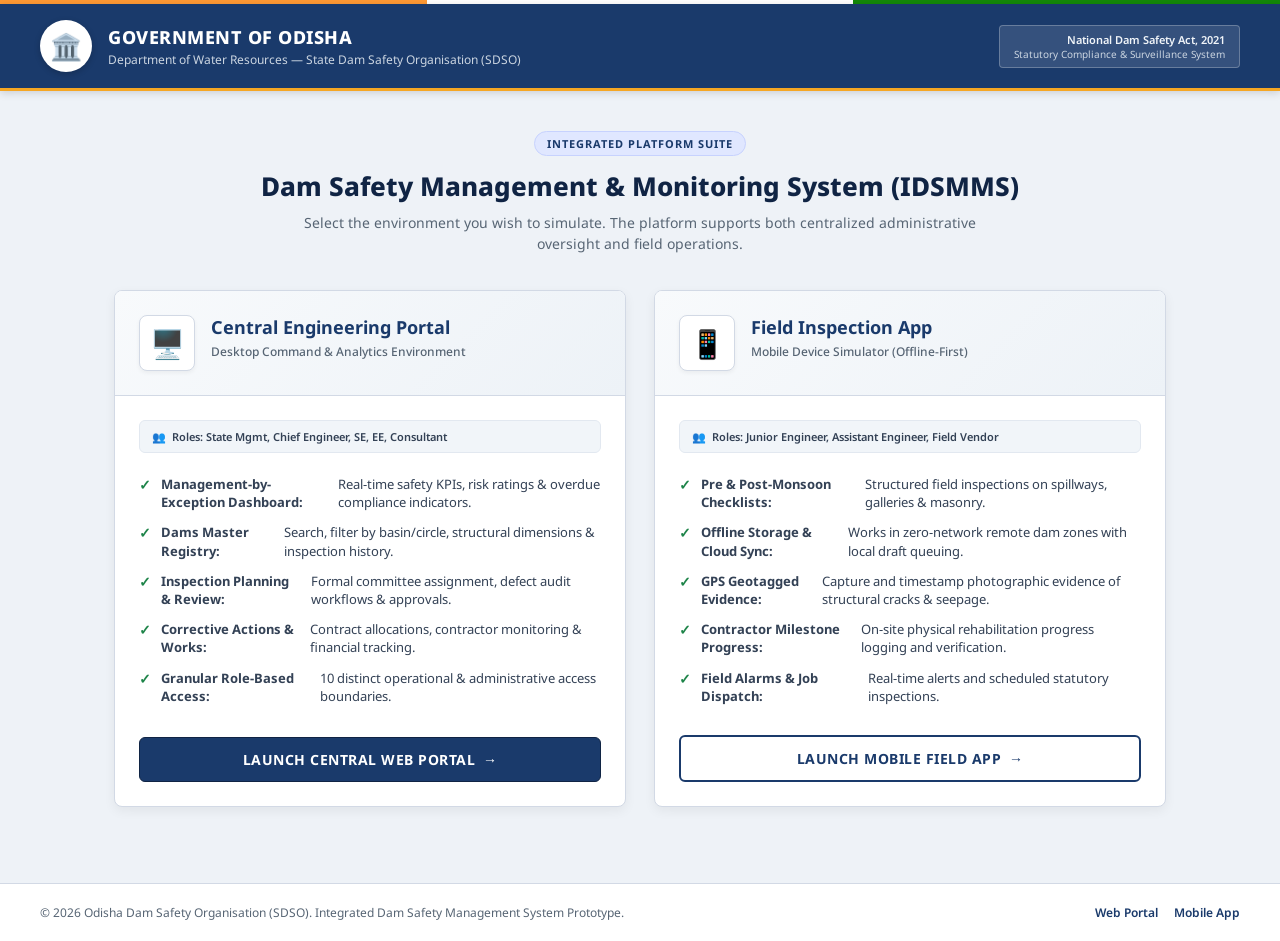
==== landing.html @ 8663dfd2 "feat: redesign mobile field inspector app UI and enhance offline sync dashboard capabilities" ====
<!DOCTYPE html>
<html lang="en">
<head>
    <meta charset="UTF-8">
    <meta name="viewport" content="width=device-width, initial-scale=1.0">
    <title>Integrated Dam Safety Management & Monitoring System — Portal Hub</title>
    <link rel="preconnect" href="https://fonts.googleapis.com">
    <link rel="preconnect" href="https://fonts.gstatic.com" crossorigin>
    <link href="https://fonts.googleapis.com/css2?family=Noto+Sans:wght@400;500;600;700;800&display=swap" rel="stylesheet">
    <style>
        :root {
            --gov-navy: #1a3a6b;
            --gov-navy-dark: #102444;
            --gov-navy-light: #2a5298;
            --gov-saffron: #f5a623;
            --gov-green: #1e8449;
            --gov-red: #c0392b;
            --body-bg: #eef2f7;
            --card-bg: #ffffff;
            --border-color: #d2d9e5;
            --text-primary: #1c2b3a;
            --text-secondary: #576574;
            --font-main: 'Noto Sans', -apple-system, BlinkMacSystemFont, 'Segoe UI', Roboto, sans-serif;
        }

        *, *::before, *::after {
            box-sizing: border-box;
            margin: 0;
            padding: 0;
        }

        body {
            font-family: var(--font-main);
            background-color: var(--body-bg);
            color: var(--text-primary);
            min-height: 100vh;
            display: flex;
            flex-direction: column;
        }

        /* Top Government Tricolor Strip */
        .gov-top-strip {
            height: 4px;
            background: linear-gradient(90deg, #ff9933 0%, #ff9933 33.33%, #ffffff 33.33%, #ffffff 66.66%, #138808 66.66%, #138808 100%);
        }

        /* Official Header */
        .gov-header {
            background-color: var(--gov-navy);
            color: #ffffff;
            padding: 16px 32px;
            border-bottom: 3px solid var(--gov-saffron);
            box-shadow: 0 2px 8px rgba(0,0,0,0.15);
        }

        .header-content {
            max-width: 1200px;
            margin: 0 auto;
            display: flex;
            align-items: center;
            justify-content: space-between;
        }

        .header-brand {
            display: flex;
            align-items: center;
            gap: 16px;
        }

        .emblem-box {
            width: 52px;
            height: 52px;
            background: #ffffff;
            border-radius: 50%;
            display: flex;
            align-items: center;
            justify-content: center;
            font-size: 26px;
            box-shadow: 0 2px 6px rgba(0,0,0,0.2);
            flex-shrink: 0;
        }

        .brand-text h1 {
            font-size: 18px;
            font-weight: 800;
            letter-spacing: 0.5px;
            text-transform: uppercase;
        }

        .brand-text p {
            font-size: 12px;
            color: #cbd5e1;
            margin-top: 2px;
        }

        .ndsa-tag {
            background: rgba(255,255,255,0.12);
            border: 1px solid rgba(255,255,255,0.25);
            padding: 6px 14px;
            border-radius: 4px;
            font-size: 11px;
            font-weight: 600;
            color: #f1f5f9;
            text-align: right;
        }

        /* Main Container */
        .main-container {
            max-width: 1100px;
            width: 100%;
            margin: 40px auto;
            padding: 0 24px;
            flex-grow: 1;
        }

        .intro-banner {
            text-align: center;
            margin-bottom: 36px;
        }

        .intro-banner .badge {
            display: inline-block;
            background: #e0e7ff;
            color: var(--gov-navy);
            font-size: 11px;
            font-weight: 700;
            text-transform: uppercase;
            letter-spacing: 1px;
            padding: 4px 12px;
            border-radius: 20px;
            margin-bottom: 12px;
            border: 1px solid #c7d2fe;
        }

        .intro-banner h2 {
            font-size: 26px;
            font-weight: 800;
            color: var(--gov-navy-dark);
            margin-bottom: 8px;
        }

        .intro-banner p {
            font-size: 14px;
            color: var(--text-secondary);
            max-width: 680px;
            margin: 0 auto;
            line-height: 1.5;
        }

        /* Dual Launcher Cards Grid */
        .launcher-grid {
            display: grid;
            grid-template-columns: repeat(auto-fit, minmax(440px, 1fr));
            gap: 28px;
            margin-bottom: 36px;
        }

        .portal-card {
            background: var(--card-bg);
            border-radius: 8px;
            border: 1px solid var(--border-color);
            box-shadow: 0 4px 12px rgba(0,0,0,0.06);
            display: flex;
            flex-direction: column;
            overflow: hidden;
            transition: transform 0.2s ease, box-shadow 0.2s ease, border-color 0.2s ease;
            position: relative;
        }

        .portal-card:hover {
            transform: translateY(-4px);
            box-shadow: 0 10px 24px rgba(26,58,107,0.12);
            border-color: var(--gov-navy-light);
        }

        .portal-card-header {
            padding: 24px;
            background: linear-gradient(135deg, #f8fafc 0%, #edf2f7 100%);
            border-bottom: 1px solid var(--border-color);
            display: flex;
            align-items: flex-start;
            gap: 16px;
        }

        .portal-icon {
            width: 56px;
            height: 56px;
            border-radius: 8px;
            display: flex;
            align-items: center;
            justify-content: center;
            font-size: 28px;
            flex-shrink: 0;
            background: #ffffff;
            border: 1px solid var(--border-color);
            box-shadow: 0 2px 4px rgba(0,0,0,0.05);
        }

        .portal-title-area h3 {
            font-size: 18px;
            font-weight: 700;
            color: var(--gov-navy);
            margin-bottom: 4px;
        }

        .portal-title-area .tagline {
            font-size: 12px;
            color: var(--text-secondary);
            font-weight: 500;
        }

        .portal-card-body {
            padding: 24px;
            flex-grow: 1;
            display: flex;
            flex-direction: column;
        }

        .role-access-pill {
            background: #f1f5f9;
            border: 1px solid #e2e8f0;
            border-radius: 6px;
            padding: 8px 12px;
            font-size: 11px;
            color: #334155;
            margin-bottom: 16px;
            display: flex;
            align-items: center;
            gap: 6px;
            font-weight: 600;
        }

        .feature-list {
            list-style: none;
            margin-bottom: 24px;
            flex-grow: 1;
        }

        .feature-list li {
            font-size: 13px;
            color: #334155;
            padding: 6px 0;
            display: flex;
            align-items: flex-start;
            gap: 10px;
            line-height: 1.4;
        }

        .feature-list li::before {
            content: "✓";
            color: var(--gov-green);
            font-weight: 800;
            font-size: 14px;
        }

        .portal-btn {
            display: flex;
            align-items: center;
            justify-content: center;
            gap: 8px;
            padding: 12px 20px;
            border-radius: 6px;
            font-size: 14px;
            font-weight: 700;
            text-decoration: none;
            cursor: pointer;
            transition: all 0.2s ease;
            text-transform: uppercase;
            letter-spacing: 0.5px;
        }

        .portal-btn.primary {
            background-color: var(--gov-navy);
            color: #ffffff;
            border: 1px solid var(--gov-navy-dark);
        }

        .portal-btn.primary:hover {
            background-color: var(--gov-navy-dark);
            box-shadow: 0 4px 12px rgba(16,36,68,0.25);
        }

        .portal-btn.secondary {
            background-color: #ffffff;
            color: var(--gov-navy);
            border: 2px solid var(--gov-navy);
        }

        .portal-btn.secondary:hover {
            background-color: #f8fafc;
            border-color: var(--gov-navy-dark);
            color: var(--gov-navy-dark);
        }

        /* Footer */
        .gov-footer {
            background: #ffffff;
            border-top: 1px solid var(--border-color);
            padding: 20px 32px;
            margin-top: auto;
            font-size: 12px;
            color: var(--text-secondary);
        }

        .footer-content {
            max-width: 1200px;
            margin: 0 auto;
            display: flex;
            justify-content: space-between;
            align-items: center;
            flex-wrap: wrap;
            gap: 12px;
        }

        .footer-links {
            display: flex;
            gap: 16px;
        }

        .footer-links a {
            color: var(--gov-navy);
            text-decoration: none;
            font-weight: 600;
        }

        .footer-links a:hover {
            text-decoration: underline;
        }

        @media (max-width: 768px) {
            .launcher-grid {
                grid-template-columns: 1fr;
            }
            .header-content {
                flex-direction: column;
                gap: 12px;
                text-align: center;
            }
            .ndsa-tag {
                text-align: center;
            }
        }
    </style>
</head>
<body>

    <!-- Tricolor Top Strip -->
    <div class="gov-top-strip"></div>

    <!-- Official Government Header -->
    <header class="gov-header">
        <div class="header-content">
            <div class="header-brand">
                <div class="emblem-box">🏛️</div>
                <div class="brand-text">
                    <h1>Government of Odisha</h1>
                    <p>Department of Water Resources — State Dam Safety Organisation (SDSO)</p>
                </div>
            </div>
            <div class="ndsa-tag">
                <div>National Dam Safety Act, 2021</div>
                <div style="font-size:10px; color:#cbd5e1; font-weight:normal;">Statutory Compliance & Surveillance System</div>
            </div>
        </div>
    </header>

    <!-- Main Content Container -->
    <main class="main-container">
        <div class="intro-banner">
            <span class="badge">Integrated Platform Suite</span>
            <h2>Dam Safety Management & Monitoring System (IDSMMS)</h2>
            <p>Select the environment you wish to simulate. The platform supports both centralized administrative oversight and field operations.</p>
        </div>

        <!-- Launcher Cards Grid -->
        <div class="launcher-grid">
            
            <!-- CARD 1: Central Web Application -->
            <div class="portal-card">
                <div class="portal-card-header">
                    <div class="portal-icon">🖥️</div>
                    <div class="portal-title-area">
                        <h3>Central Engineering Portal</h3>
                        <div class="tagline">Desktop Command & Analytics Environment</div>
                    </div>
                </div>
                <div class="portal-card-body">
                    <div class="role-access-pill">
                        <span>👥</span>
                        <span>Roles: State Mgmt, Chief Engineer, SE, EE, Consultant</span>
                    </div>
                    <ul class="feature-list">
                        <li><strong>Management-by-Exception Dashboard:</strong> Real-time safety KPIs, risk ratings & overdue compliance indicators.</li>
                        <li><strong>Dams Master Registry:</strong> Search, filter by basin/circle, structural dimensions & inspection history.</li>
                        <li><strong>Inspection Planning & Review:</strong> Formal committee assignment, defect audit workflows & approvals.</li>
                        <li><strong>Corrective Actions & Works:</strong> Contract allocations, contractor monitoring & financial tracking.</li>
                        <li><strong>Granular Role-Based Access:</strong> 10 distinct operational & administrative access boundaries.</li>
                    </ul>
                    <a href="index.html" class="portal-btn primary">
                        <span>Launch Central Web Portal</span>
                        <span>→</span>
                    </a>
                </div>
            </div>

            <!-- CARD 2: Mobile Field Application -->
            <div class="portal-card">
                <div class="portal-card-header">
                    <div class="portal-icon">📱</div>
                    <div class="portal-title-area">
                        <h3>Field Inspection App</h3>
                        <div class="tagline">Mobile Device Simulator (Offline-First)</div>
                    </div>
                </div>
                <div class="portal-card-body">
                    <div class="role-access-pill">
                        <span>👥</span>
                        <span>Roles: Junior Engineer, Assistant Engineer, Field Vendor</span>
                    </div>
                    <ul class="feature-list">
                        <li><strong>Pre & Post-Monsoon Checklists:</strong> Structured field inspections on spillways, galleries & masonry.</li>
                        <li><strong>Offline Storage & Cloud Sync:</strong> Works in zero-network remote dam zones with local draft queuing.</li>
                        <li><strong>GPS Geotagged Evidence:</strong> Capture and timestamp photographic evidence of structural cracks & seepage.</li>
                        <li><strong>Contractor Milestone Progress:</strong> On-site physical rehabilitation progress logging and verification.</li>
                        <li><strong>Field Alarms & Job Dispatch:</strong> Real-time alerts and scheduled statutory inspections.</li>
                    </ul>
                    <a href="mobile.html" class="portal-btn secondary">
                        <span>Launch Mobile Field App</span>
                        <span>→</span>
                    </a>
                </div>
            </div>

        </div>
    </main>

    <!-- Footer -->
    <footer class="gov-footer">
        <div class="footer-content">
            <div>
                © 2026 Odisha Dam Safety Organisation (SDSO). Integrated Dam Safety Management System Prototype.
            </div>
            <div class="footer-links">
                <a href="index.html">Web Portal</a>
                <a href="mobile.html">Mobile App</a>
            </div>
        </div>
    </footer>

</body>
</html>
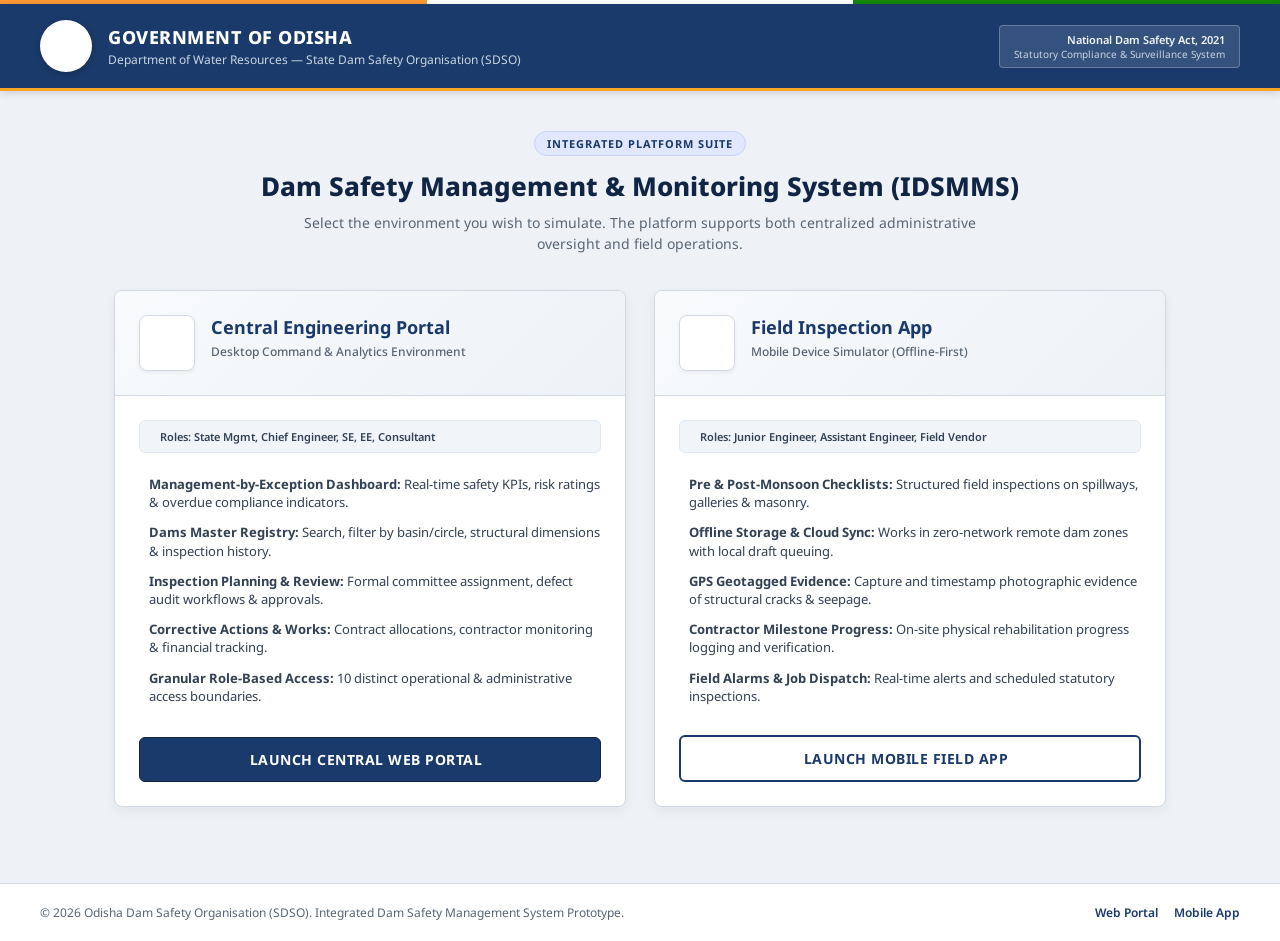
==== commit bd12ef7c: "feat: replace legacy emojis with Hugeicons library icons across landing page and mobile application " ====
--- a/landing.html
+++ b/landing.html
@@ -7,6 +7,8 @@
     <link rel="preconnect" href="https://fonts.googleapis.com">
     <link rel="preconnect" href="https://fonts.gstatic.com" crossorigin>
     <link href="https://fonts.googleapis.com/css2?family=Noto+Sans:wght@400;500;600;700;800&display=swap" rel="stylesheet">
+    <!-- Hugeicons Font Library -->
+    <link rel="stylesheet" href="https://cdn.hugeicons.com/font/hgi-stroke-rounded.css">
     <style>
         :root {
             --gov-navy: #1a3a6b;
@@ -71,6 +73,7 @@
             width: 52px;
             height: 52px;
             background: #ffffff;
+            color: var(--gov-navy);
             border-radius: 50%;
             display: flex;
             align-items: center;
@@ -190,6 +193,7 @@
             align-items: center;
             justify-content: center;
             font-size: 28px;
+            color: var(--gov-navy);
             flex-shrink: 0;
             background: #ffffff;
             border: 1px solid var(--border-color);
@@ -226,8 +230,13 @@
             margin-bottom: 16px;
             display: flex;
             align-items: center;
-            gap: 6px;
+            gap: 8px;
             font-weight: 600;
+        }
+
+        .role-access-pill i {
+            font-size: 16px;
+            color: var(--gov-navy);
         }
 
         .feature-list {
@@ -246,11 +255,11 @@
             line-height: 1.4;
         }
 
-        .feature-list li::before {
-            content: "✓";
+        .feature-list li i.check-icon {
             color: var(--gov-green);
-            font-weight: 800;
-            font-size: 14px;
+            font-size: 16px;
+            margin-top: 1px;
+            flex-shrink: 0;
         }
 
         .portal-btn {
@@ -267,6 +276,10 @@
             transition: all 0.2s ease;
             text-transform: uppercase;
             letter-spacing: 0.5px;
+        }
+
+        .portal-btn i {
+            font-size: 18px;
         }
 
         .portal-btn.primary {
@@ -351,7 +364,9 @@
     <header class="gov-header">
         <div class="header-content">
             <div class="header-brand">
-                <div class="emblem-box">🏛️</div>
+                <div class="emblem-box">
+                    <i class="hgi-stroke hgi-bank"></i>
+                </div>
                 <div class="brand-text">
                     <h1>Government of Odisha</h1>
                     <p>Department of Water Resources — State Dam Safety Organisation (SDSO)</p>
@@ -378,7 +393,9 @@
             <!-- CARD 1: Central Web Application -->
             <div class="portal-card">
                 <div class="portal-card-header">
-                    <div class="portal-icon">🖥️</div>
+                    <div class="portal-icon">
+                        <i class="hgi-stroke hgi-computer"></i>
+                    </div>
                     <div class="portal-title-area">
                         <h3>Central Engineering Portal</h3>
                         <div class="tagline">Desktop Command & Analytics Environment</div>
@@ -386,19 +403,19 @@
                 </div>
                 <div class="portal-card-body">
                     <div class="role-access-pill">
-                        <span>👥</span>
+                        <i class="hgi-stroke hgi-user-group"></i>
                         <span>Roles: State Mgmt, Chief Engineer, SE, EE, Consultant</span>
                     </div>
                     <ul class="feature-list">
-                        <li><strong>Management-by-Exception Dashboard:</strong> Real-time safety KPIs, risk ratings & overdue compliance indicators.</li>
-                        <li><strong>Dams Master Registry:</strong> Search, filter by basin/circle, structural dimensions & inspection history.</li>
-                        <li><strong>Inspection Planning & Review:</strong> Formal committee assignment, defect audit workflows & approvals.</li>
-                        <li><strong>Corrective Actions & Works:</strong> Contract allocations, contractor monitoring & financial tracking.</li>
-                        <li><strong>Granular Role-Based Access:</strong> 10 distinct operational & administrative access boundaries.</li>
+                        <li><i class="hgi-stroke hgi-checkmark-circle-01 check-icon"></i> <div><strong>Management-by-Exception Dashboard:</strong> Real-time safety KPIs, risk ratings & overdue compliance indicators.</div></li>
+                        <li><i class="hgi-stroke hgi-checkmark-circle-01 check-icon"></i> <div><strong>Dams Master Registry:</strong> Search, filter by basin/circle, structural dimensions & inspection history.</div></li>
+                        <li><i class="hgi-stroke hgi-checkmark-circle-01 check-icon"></i> <div><strong>Inspection Planning & Review:</strong> Formal committee assignment, defect audit workflows & approvals.</div></li>
+                        <li><i class="hgi-stroke hgi-checkmark-circle-01 check-icon"></i> <div><strong>Corrective Actions & Works:</strong> Contract allocations, contractor monitoring & financial tracking.</div></li>
+                        <li><i class="hgi-stroke hgi-checkmark-circle-01 check-icon"></i> <div><strong>Granular Role-Based Access:</strong> 10 distinct operational & administrative access boundaries.</div></li>
                     </ul>
                     <a href="index.html" class="portal-btn primary">
                         <span>Launch Central Web Portal</span>
-                        <span>→</span>
+                        <i class="hgi-stroke hgi-arrow-right-01"></i>
                     </a>
                 </div>
             </div>
@@ -406,7 +423,9 @@
             <!-- CARD 2: Mobile Field Application -->
             <div class="portal-card">
                 <div class="portal-card-header">
-                    <div class="portal-icon">📱</div>
+                    <div class="portal-icon">
+                        <i class="hgi-stroke hgi-smart-phone-01"></i>
+                    </div>
                     <div class="portal-title-area">
                         <h3>Field Inspection App</h3>
                         <div class="tagline">Mobile Device Simulator (Offline-First)</div>
@@ -414,19 +433,19 @@
                 </div>
                 <div class="portal-card-body">
                     <div class="role-access-pill">
-                        <span>👥</span>
+                        <i class="hgi-stroke hgi-user-group"></i>
                         <span>Roles: Junior Engineer, Assistant Engineer, Field Vendor</span>
                     </div>
                     <ul class="feature-list">
-                        <li><strong>Pre & Post-Monsoon Checklists:</strong> Structured field inspections on spillways, galleries & masonry.</li>
-                        <li><strong>Offline Storage & Cloud Sync:</strong> Works in zero-network remote dam zones with local draft queuing.</li>
-                        <li><strong>GPS Geotagged Evidence:</strong> Capture and timestamp photographic evidence of structural cracks & seepage.</li>
-                        <li><strong>Contractor Milestone Progress:</strong> On-site physical rehabilitation progress logging and verification.</li>
-                        <li><strong>Field Alarms & Job Dispatch:</strong> Real-time alerts and scheduled statutory inspections.</li>
+                        <li><i class="hgi-stroke hgi-checkmark-circle-01 check-icon"></i> <div><strong>Pre & Post-Monsoon Checklists:</strong> Structured field inspections on spillways, galleries & masonry.</div></li>
+                        <li><i class="hgi-stroke hgi-checkmark-circle-01 check-icon"></i> <div><strong>Offline Storage & Cloud Sync:</strong> Works in zero-network remote dam zones with local draft queuing.</div></li>
+                        <li><i class="hgi-stroke hgi-checkmark-circle-01 check-icon"></i> <div><strong>GPS Geotagged Evidence:</strong> Capture and timestamp photographic evidence of structural cracks & seepage.</div></li>
+                        <li><i class="hgi-stroke hgi-checkmark-circle-01 check-icon"></i> <div><strong>Contractor Milestone Progress:</strong> On-site physical rehabilitation progress logging and verification.</div></li>
+                        <li><i class="hgi-stroke hgi-checkmark-circle-01 check-icon"></i> <div><strong>Field Alarms & Job Dispatch:</strong> Real-time alerts and scheduled statutory inspections.</div></li>
                     </ul>
                     <a href="mobile.html" class="portal-btn secondary">
                         <span>Launch Mobile Field App</span>
-                        <span>→</span>
+                        <i class="hgi-stroke hgi-arrow-right-01"></i>
                     </a>
                 </div>
             </div>
